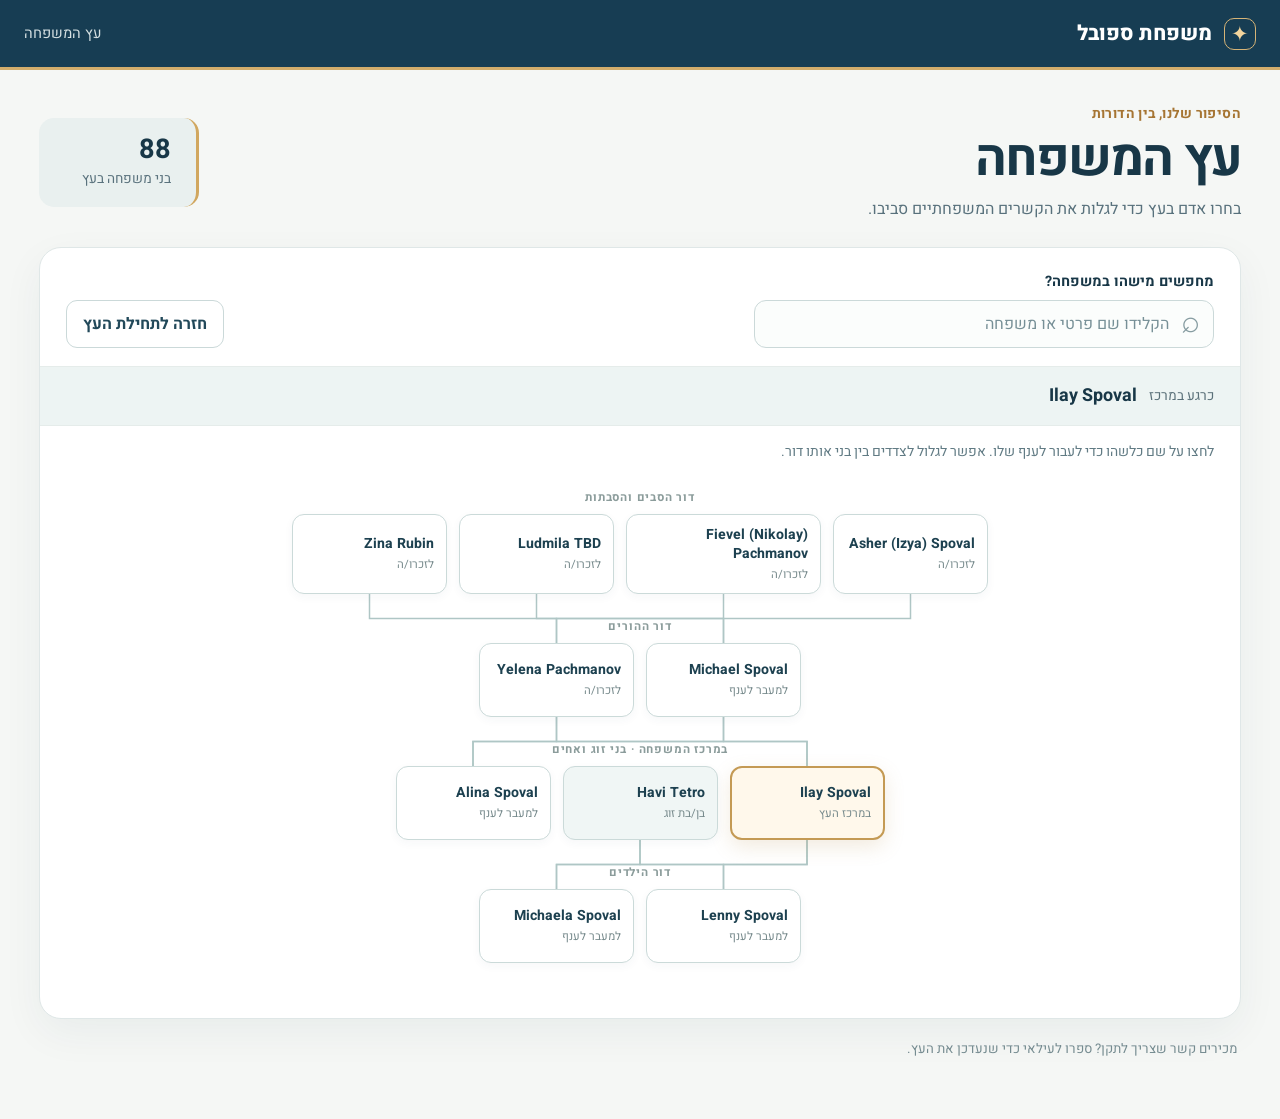
==== public/index.html @ 8d2ae89c "Add first family tree site and GEDCOM import" ====
<!doctype html>
<html lang="he" dir="rtl">
<head>
  <meta charset="utf-8">
  <meta name="viewport" content="width=device-width, initial-scale=1">
  <meta name="theme-color" content="#173d53">
  <meta name="description" content="עץ משפחת ספובל — מגלים את הקשרים בין הדורות">
  <title>עץ משפחת ספובל</title>
  <link rel="icon" href="data:image/svg+xml,%3Csvg xmlns='http://www.w3.org/2000/svg' viewBox='0 0 64 64'%3E%3Crect width='64' height='64' rx='15' fill='%23173d53'/%3E%3Cpath d='M32 53V28M32 37 18 23M32 35l13-15' stroke='%23d6b477' stroke-width='5' stroke-linecap='round'/%3E%3Ccircle cx='18' cy='20' r='8' fill='%23f4e6c9'/%3E%3Ccircle cx='45' cy='17' r='8' fill='%23f4e6c9'/%3E%3Ccircle cx='32' cy='23' r='8' fill='%23f4e6c9'/%3E%3C/svg%3E">
  <link rel="stylesheet" href="./style.css">
  <script defer src="./family-data.js"></script>
  <script defer src="./app.js"></script>
</head>
<body>
  <header class="topbar">
    <div class="brand"><span class="brand-mark" aria-hidden="true">✦</span><span>משפחת ספובל</span></div>
    <span class="header-label">עץ המשפחה</span>
  </header>
  <main>
    <section class="intro">
      <div>
        <p class="eyebrow">הסיפור שלנו, בין הדורות</p>
        <h1>עץ המשפחה</h1>
        <p class="intro-copy">בחרו אדם בעץ כדי לגלות את הקשרים המשפחתיים סביבו.</p>
      </div>
      <div class="counter" aria-label="מספר בני המשפחה"><strong id="person-count">—</strong><span>בני משפחה בעץ</span></div>
    </section>
    <section class="workspace" aria-label="חיפוש וצפייה בעץ המשפחה">
      <div class="toolbar">
        <div class="search-area">
          <label class="search-label" for="search">מחפשים מישהו במשפחה?</label>
          <div class="search-wrap">
            <span class="search-icon" aria-hidden="true">⌕</span>
            <input id="search" type="search" placeholder="הקלידו שם פרטי או משפחה" autocomplete="off" aria-controls="search-results" aria-expanded="false">
            <div id="search-results" class="results" role="listbox" hidden></div>
          </div>
        </div>
        <button id="reset" class="reset-button" type="button">חזרה לתחילת העץ</button>
      </div>
      <div class="focus-bar"><span class="focus-label">כרגע במרכז</span><strong id="focus-name">—</strong><span id="focus-info"></span></div>
      <p class="hint">לחצו על שם כלשהו כדי לעבור לענף שלו. אפשר לגלול לצדדים בין בני אותו דור.</p>
      <div class="tree-scroll" id="tree-scroll" tabindex="0" aria-label="עץ המשפחה, אפשר לגלול לצדדים">
        <div id="tree" class="tree" aria-live="polite"></div>
      </div>
    </section>
    <p class="footer-note">מכירים קשר שצריך לתקן? ספרו לעילאי כדי שנעדכן את העץ.</p>
  </main>
</body>
</html>
---- public/style.css ----
@import url('https://fonts.googleapis.com/css2?family=Heebo:wght@400;500;600;700;800&display=swap');
:root{font-family:Heebo,Arial,sans-serif;color:#183747;background:#f5f7f5;font-synthesis:none}
*{box-sizing:border-box}body{margin:0}button,input{font:inherit}button{cursor:pointer}
.topbar{height:70px;background:#173d53;color:white;display:flex;align-items:center;justify-content:space-between;padding:0 max(24px,calc((100vw - 1250px)/2));border-bottom:3px solid #d2ad6c}
.brand{display:flex;align-items:center;gap:12px;font-weight:800;font-size:1.3rem}.brand-mark{display:grid;place-items:center;width:32px;height:32px;border:1px solid #d6b477;border-radius:10px;color:#f4d59d}.header-label{color:#d5e0e2;font-size:.92rem}
main{max-width:1250px;margin:auto;padding:34px 24px 40px}.intro{display:flex;justify-content:space-between;align-items:center;gap:25px;margin-bottom:26px}.eyebrow{font-weight:700;color:#a67533;margin:0 0 6px;font-size:.86rem;letter-spacing:.03em}h1{font-size:clamp(2rem,4vw,3.3rem);line-height:1.15;margin:0 0 8px;letter-spacing:-.035em}.intro-copy{margin:0;color:#58717c;font-size:1rem}.counter{min-width:160px;padding:18px 25px;border-right:3px solid #d1a75f;background:#e9f0ef;border-radius:15px;display:flex;flex-direction:column}.counter strong{font-size:1.7rem;line-height:1}.counter span{color:#5a727d;font-size:.86rem;margin-top:5px}
.workspace{background:white;border:1px solid #dfe7e7;border-radius:22px;box-shadow:0 14px 42px rgba(20,57,67,.055);overflow:hidden}.toolbar{padding:23px 26px 18px;display:flex;align-items:flex-end;justify-content:space-between;gap:18px}.search-area{width:min(100%,460px)}.search-label{font-size:.9rem;font-weight:700;display:block;margin-bottom:8px}.search-wrap{position:relative}.search-icon{position:absolute;right:14px;top:2px;font-size:2rem;color:#869ca1;pointer-events:none;line-height:1.25}input[type=search]{width:100%;border:1px solid #cbd9d9;border-radius:12px;padding:11px 44px 11px 12px;background:#fbfdfc;color:#1b3947;outline:none}input[type=search]:focus{border-color:#1c6472;box-shadow:0 0 0 3px #d7ebeb}input::placeholder{color:#779097}.reset-button{border:1px solid #cbd9d9;background:white;color:#22495a;padding:11px 16px;border-radius:11px;font-weight:700}.reset-button:hover,.person:hover{border-color:#b69257;background:#fffcf5}.results{position:absolute;z-index:5;top:calc(100% + 6px);right:0;left:0;max-height:300px;overflow:auto;background:white;border:1px solid #cfdbd9;border-radius:12px;box-shadow:0 14px 30px #1b3b4833}.result{display:block;text-align:right;width:100%;border:0;border-bottom:1px solid #eef1ef;background:white;padding:10px 14px;color:#1b3947}.result:hover,.result:focus{background:#e8f2f2}.empty-result{padding:14px;color:#6f8289}
.focus-bar{display:flex;gap:12px;align-items:center;background:#edf4f3;padding:14px 26px;border-top:1px solid #e5ecea;border-bottom:1px solid #e5ecea;min-height:60px}.focus-label{font-size:.85rem;color:#5a7079}.focus-bar strong{font-size:1.12rem}.focus-bar #focus-info{color:#70838a;font-size:.82rem}.hint{padding:15px 26px 0;margin:0;color:#617b84;font-size:.87rem}.tree-scroll{overflow:auto;max-height:610px;min-height:370px;padding:22px 16px 35px;scrollbar-color:#b1c3c5 transparent;scrollbar-width:thin;outline-offset:-4px}.tree{min-width:100%;width:max-content;position:relative;display:flex;flex-direction:column;align-items:center;gap:24px;padding:5px 20px 20px}.generation{position:relative;z-index:1;display:flex;flex-direction:column;align-items:center;gap:8px;min-width:100%}.generation-label{font-size:.72rem;letter-spacing:.07em;color:#8b9c9b;font-weight:700;text-transform:uppercase}.generation-people{display:flex;justify-content:center;gap:12px;align-items:stretch;min-height:74px}.person{position:relative;min-width:155px;max-width:195px;min-height:66px;text-align:right;background:#fff;border:1px solid #cbdad9;border-radius:12px;padding:10px 12px;color:#1d4150;box-shadow:0 3px 10px #2748560b;transition:border-color .15s,background .15s,transform .15s}.person:hover{transform:translateY(-2px)}.person strong{display:block;font-size:.88rem;line-height:1.35}.person small{display:block;color:#778a8c;font-size:.72rem;margin-top:3px}.person.focus{border:2px solid #c49a54;background:#fff8eb;box-shadow:0 7px 20px #b8945530}.person.partner{background:#f0f6f5}.person:focus-visible,.reset-button:focus-visible{outline:3px solid #1e7387;outline-offset:2px}.generation.empty{display:none}.tree-lines{position:absolute;inset:0;pointer-events:none;z-index:0;overflow:visible}.tree-lines path{stroke:#afc6c5;stroke-width:1.5;fill:none}.footer-note{margin:20px 4px;color:#758b90;font-size:.83rem}
@media(max-width:650px){.topbar{height:61px;padding:0 17px}.brand{font-size:1.08rem}.header-label{font-size:.8rem}main{padding:24px 12px}.intro{align-items:flex-start;margin:0 8px 22px}.intro-copy{font-size:.91rem;max-width:255px}.counter{min-width:95px;padding:11px 10px}.counter strong{font-size:1.35rem}.counter span{font-size:.68rem}.toolbar{padding:18px 16px;align-items:stretch;flex-direction:column;gap:12px}.search-area{width:100%}.reset-button{align-self:flex-start;padding:8px 13px;font-size:.83rem}.focus-bar{padding:12px 16px;flex-wrap:wrap;gap:5px 10px}.hint{padding:12px 16px 0}.tree-scroll{max-height:62vh;min-height:390px;padding:18px 4px 30px}.tree{gap:22px}.person{min-width:135px;max-width:160px;min-height:62px;padding:9px 10px}.generation-people{gap:8px}}
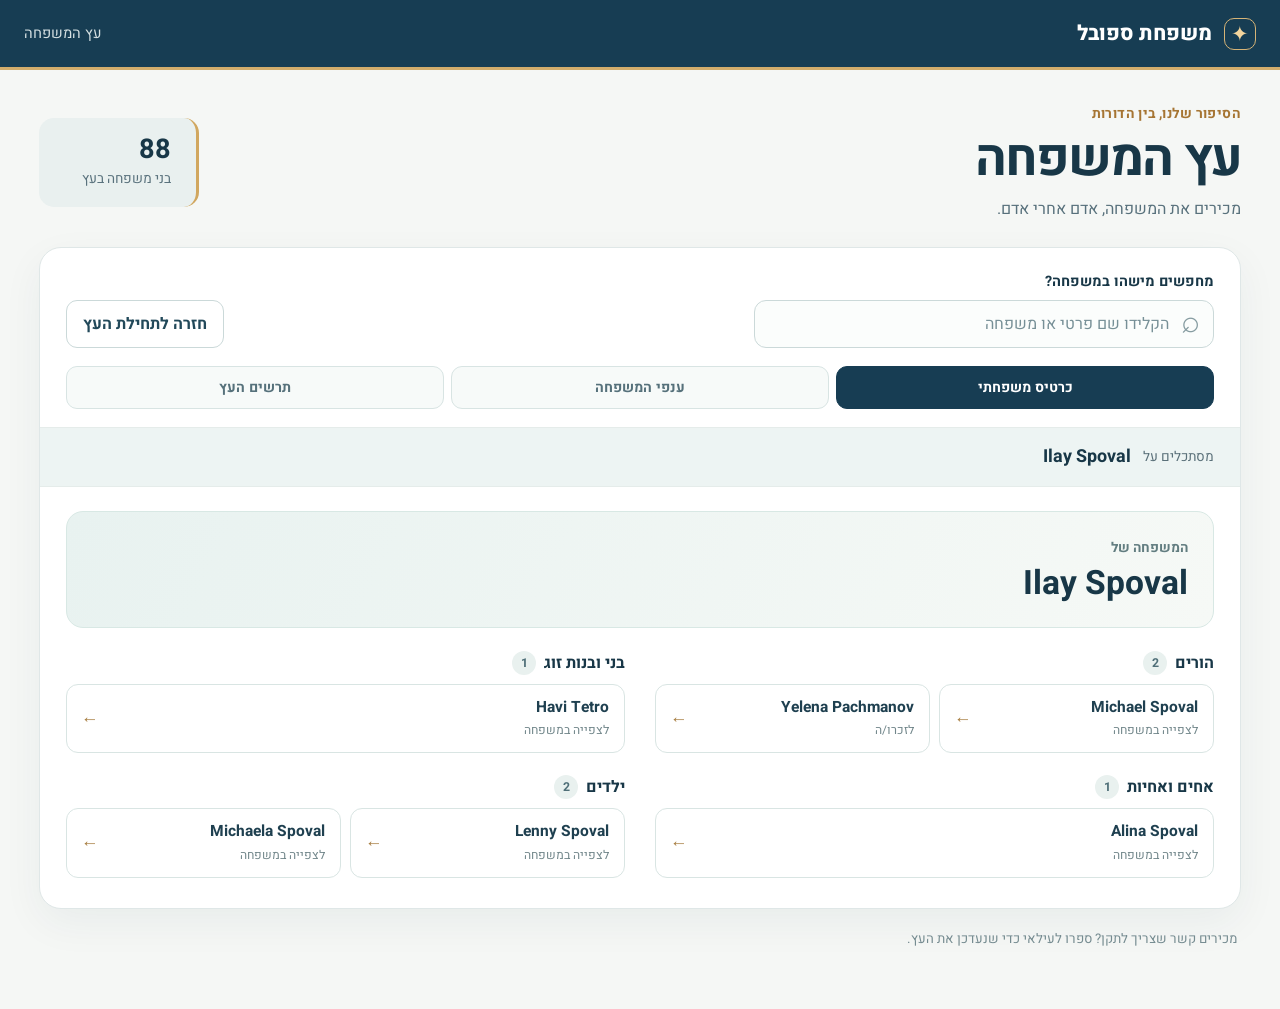
==== commit 922c4fbf: "Add family card and branch browsing views" ====
--- a/public/index.html
+++ b/public/index.html
@@ -21,7 +21,7 @@
       <div>
         <p class="eyebrow">הסיפור שלנו, בין הדורות</p>
         <h1>עץ המשפחה</h1>
-        <p class="intro-copy">בחרו אדם בעץ כדי לגלות את הקשרים המשפחתיים סביבו.</p>
+        <p class="intro-copy">מכירים את המשפחה, אדם אחרי אדם.</p>
       </div>
       <div class="counter" aria-label="מספר בני המשפחה"><strong id="person-count">—</strong><span>בני משפחה בעץ</span></div>
     </section>
@@ -37,11 +37,20 @@
         </div>
         <button id="reset" class="reset-button" type="button">חזרה לתחילת העץ</button>
       </div>
-      <div class="focus-bar"><span class="focus-label">כרגע במרכז</span><strong id="focus-name">—</strong><span id="focus-info"></span></div>
-      <p class="hint">לחצו על שם כלשהו כדי לעבור לענף שלו. אפשר לגלול לצדדים בין בני אותו דור.</p>
-      <div class="tree-scroll" id="tree-scroll" tabindex="0" aria-label="עץ המשפחה, אפשר לגלול לצדדים">
-        <div id="tree" class="tree" aria-live="polite"></div>
+      <div class="view-switch" role="tablist" aria-label="בחירת דרך צפייה במשפחה">
+        <button id="tab-card" class="view-tab" role="tab" aria-selected="true" aria-controls="panel-card" type="button" data-view="card">כרטיס משפחתי</button>
+        <button id="tab-branches" class="view-tab" role="tab" aria-selected="false" aria-controls="panel-branches" type="button" data-view="branches">ענפי המשפחה</button>
+        <button id="tab-tree" class="view-tab" role="tab" aria-selected="false" aria-controls="panel-tree" type="button" data-view="tree">תרשים העץ</button>
       </div>
+      <div class="focus-bar"><span class="focus-label">מסתכלים על</span><strong id="focus-name">—</strong><span id="focus-info"></span></div>
+      <section id="panel-card" class="view-panel" role="tabpanel" aria-labelledby="tab-card"><div id="card-view" aria-live="polite"></div></section>
+      <section id="panel-branches" class="view-panel" role="tabpanel" aria-labelledby="tab-branches" hidden><div id="branches-view" aria-live="polite"></div></section>
+      <section id="panel-tree" class="view-panel" role="tabpanel" aria-labelledby="tab-tree" hidden>
+        <p class="hint">לחצו על שם כדי לעבור לענף שלו. אפשר לגלול לצדדים בין בני אותו דור.</p>
+        <div class="tree-scroll" id="tree-scroll" tabindex="0" aria-label="עץ המשפחה, אפשר לגלול לצדדים">
+          <div id="tree" class="tree" aria-live="polite"></div>
+        </div>
+      </section>
     </section>
     <p class="footer-note">מכירים קשר שצריך לתקן? ספרו לעילאי כדי שנעדכן את העץ.</p>
   </main>
--- a/public/style.css
+++ b/public/style.css
@@ -6,4 +6,6 @@
 main{max-width:1250px;margin:auto;padding:34px 24px 40px}.intro{display:flex;justify-content:space-between;align-items:center;gap:25px;margin-bottom:26px}.eyebrow{font-weight:700;color:#a67533;margin:0 0 6px;font-size:.86rem;letter-spacing:.03em}h1{font-size:clamp(2rem,4vw,3.3rem);line-height:1.15;margin:0 0 8px;letter-spacing:-.035em}.intro-copy{margin:0;color:#58717c;font-size:1rem}.counter{min-width:160px;padding:18px 25px;border-right:3px solid #d1a75f;background:#e9f0ef;border-radius:15px;display:flex;flex-direction:column}.counter strong{font-size:1.7rem;line-height:1}.counter span{color:#5a727d;font-size:.86rem;margin-top:5px}
 .workspace{background:white;border:1px solid #dfe7e7;border-radius:22px;box-shadow:0 14px 42px rgba(20,57,67,.055);overflow:hidden}.toolbar{padding:23px 26px 18px;display:flex;align-items:flex-end;justify-content:space-between;gap:18px}.search-area{width:min(100%,460px)}.search-label{font-size:.9rem;font-weight:700;display:block;margin-bottom:8px}.search-wrap{position:relative}.search-icon{position:absolute;right:14px;top:2px;font-size:2rem;color:#869ca1;pointer-events:none;line-height:1.25}input[type=search]{width:100%;border:1px solid #cbd9d9;border-radius:12px;padding:11px 44px 11px 12px;background:#fbfdfc;color:#1b3947;outline:none}input[type=search]:focus{border-color:#1c6472;box-shadow:0 0 0 3px #d7ebeb}input::placeholder{color:#779097}.reset-button{border:1px solid #cbd9d9;background:white;color:#22495a;padding:11px 16px;border-radius:11px;font-weight:700}.reset-button:hover,.person:hover{border-color:#b69257;background:#fffcf5}.results{position:absolute;z-index:5;top:calc(100% + 6px);right:0;left:0;max-height:300px;overflow:auto;background:white;border:1px solid #cfdbd9;border-radius:12px;box-shadow:0 14px 30px #1b3b4833}.result{display:block;text-align:right;width:100%;border:0;border-bottom:1px solid #eef1ef;background:white;padding:10px 14px;color:#1b3947}.result:hover,.result:focus{background:#e8f2f2}.empty-result{padding:14px;color:#6f8289}
 .focus-bar{display:flex;gap:12px;align-items:center;background:#edf4f3;padding:14px 26px;border-top:1px solid #e5ecea;border-bottom:1px solid #e5ecea;min-height:60px}.focus-label{font-size:.85rem;color:#5a7079}.focus-bar strong{font-size:1.12rem}.focus-bar #focus-info{color:#70838a;font-size:.82rem}.hint{padding:15px 26px 0;margin:0;color:#617b84;font-size:.87rem}.tree-scroll{overflow:auto;max-height:610px;min-height:370px;padding:22px 16px 35px;scrollbar-color:#b1c3c5 transparent;scrollbar-width:thin;outline-offset:-4px}.tree{min-width:100%;width:max-content;position:relative;display:flex;flex-direction:column;align-items:center;gap:24px;padding:5px 20px 20px}.generation{position:relative;z-index:1;display:flex;flex-direction:column;align-items:center;gap:8px;min-width:100%}.generation-label{font-size:.72rem;letter-spacing:.07em;color:#8b9c9b;font-weight:700;text-transform:uppercase}.generation-people{display:flex;justify-content:center;gap:12px;align-items:stretch;min-height:74px}.person{position:relative;min-width:155px;max-width:195px;min-height:66px;text-align:right;background:#fff;border:1px solid #cbdad9;border-radius:12px;padding:10px 12px;color:#1d4150;box-shadow:0 3px 10px #2748560b;transition:border-color .15s,background .15s,transform .15s}.person:hover{transform:translateY(-2px)}.person strong{display:block;font-size:.88rem;line-height:1.35}.person small{display:block;color:#778a8c;font-size:.72rem;margin-top:3px}.person.focus{border:2px solid #c49a54;background:#fff8eb;box-shadow:0 7px 20px #b8945530}.person.partner{background:#f0f6f5}.person:focus-visible,.reset-button:focus-visible{outline:3px solid #1e7387;outline-offset:2px}.generation.empty{display:none}.tree-lines{position:absolute;inset:0;pointer-events:none;z-index:0;overflow:visible}.tree-lines path{stroke:#afc6c5;stroke-width:1.5;fill:none}.footer-note{margin:20px 4px;color:#758b90;font-size:.83rem}
+[hidden]{display:none!important}.view-switch{display:flex;gap:7px;padding:0 26px 18px;overflow-x:auto;scrollbar-width:none}.view-switch::-webkit-scrollbar{display:none}.view-tab{white-space:nowrap;flex:1;padding:10px 15px;border:1px solid #d8e4e3;background:#f7faf9;color:#56717b;border-radius:11px;font-weight:700;font-size:.88rem}.view-tab[aria-selected="true"]{background:#173d53;border-color:#173d53;color:#fff}.view-tab:focus-visible,.relative-card:focus-visible,.branch-trigger:focus-visible,.back-person:focus-visible{outline:3px solid #b48443;outline-offset:2px}.view-panel{padding:24px 26px 30px}.view-panel#panel-tree{padding:0}.person-navigation:empty{display:none}.person-navigation{margin-bottom:15px}.back-person{border:0;background:transparent;color:#28687a;font-weight:700;padding:7px 0}.person-hero,.branches-intro{padding:23px 25px;background:linear-gradient(115deg,#e8f2f0,#f6f9f6);border:1px solid #d8e8e4;border-radius:17px;margin-bottom:23px}.hero-kicker{font-size:.85rem;color:#627d80;font-weight:700}.person-hero h2,.branches-intro h2{font-size:clamp(1.55rem,3vw,2.1rem);line-height:1.2;margin:5px 0 0;direction:auto}.memory-label{display:inline-block;color:#697c82;margin-top:6px;font-size:.8rem}.branches-intro p{margin:9px 0 0;color:#60767c;font-size:.9rem}.relations-grid{display:grid;grid-template-columns:repeat(2,minmax(0,1fr));gap:22px 30px}.relation-heading{display:flex;gap:8px;align-items:center;margin-bottom:9px}.relation-heading h3{font-size:1rem;margin:0}.relation-count,.folder-count{display:grid;place-items:center;min-width:24px;height:24px;padding:0 6px;border-radius:99px;background:#e9f1ef;color:#4f6f78;font-size:.77rem;font-weight:700}.relative-list{display:grid;grid-template-columns:repeat(auto-fit,minmax(190px,1fr));gap:9px}.relative-card{position:relative;display:flex;flex-direction:column;align-items:flex-start;text-align:right;border:1px solid #d9e5e3;background:#fff;border-radius:12px;color:#1f4050;padding:13px 15px 13px 33px;min-height:68px;width:100%}.relative-card:hover{border-color:#bc9c66;background:#fffcf6}.relative-card strong{font-size:.97rem;line-height:1.3;direction:auto}.relative-meta{font-size:.76rem;color:#71868a;margin-top:3px}.relative-arrow{position:absolute;left:14px;top:50%;transform:translateY(-50%);color:#a77d40;font-size:1.1rem}.branch-folder{border:1px solid #dce7e5;border-radius:15px;margin-bottom:10px;overflow:hidden}.branch-trigger{width:100%;display:flex;gap:13px;align-items:center;text-align:right;padding:17px 19px;border:0;background:#fff;color:#1f4050}.branch-trigger:hover,.branch-trigger[aria-expanded="true"]{background:#f4f9f7}.folder-symbol{display:grid;place-items:center;width:38px;height:38px;flex:none;border-radius:11px;background:#e5efec;color:#2b6871;font-size:1.7rem;line-height:1}.branch-wording{display:flex;flex-direction:column;gap:3px;min-width:0;flex:1}.branch-wording strong{font-size:.98rem;direction:auto}.branch-wording small{color:#6c8388;font-size:.8rem}.folder-chevron{color:#6b8587;font-size:1.2rem}.branch-contents{padding:10px 18px 17px;background:#f8fbfa;border-top:1px solid #e3ecea;display:grid;grid-template-columns:repeat(auto-fit,minmax(190px,1fr));gap:8px}.no-relations{color:#617b84;margin:0;padding:15px 0}
 @media(max-width:650px){.topbar{height:61px;padding:0 17px}.brand{font-size:1.08rem}.header-label{font-size:.8rem}main{padding:24px 12px}.intro{align-items:flex-start;margin:0 8px 22px}.intro-copy{font-size:.91rem;max-width:255px}.counter{min-width:95px;padding:11px 10px}.counter strong{font-size:1.35rem}.counter span{font-size:.68rem}.toolbar{padding:18px 16px;align-items:stretch;flex-direction:column;gap:12px}.search-area{width:100%}.reset-button{align-self:flex-start;padding:8px 13px;font-size:.83rem}.focus-bar{padding:12px 16px;flex-wrap:wrap;gap:5px 10px}.hint{padding:12px 16px 0}.tree-scroll{max-height:62vh;min-height:390px;padding:18px 4px 30px}.tree{gap:22px}.person{min-width:135px;max-width:160px;min-height:62px;padding:9px 10px}.generation-people{gap:8px}}
+@media(max-width:650px){.view-switch{padding:0 12px 14px;gap:5px}.view-tab{flex:1;padding:10px 6px;font-size:.76rem}.view-panel{padding:16px 14px 25px}.person-hero,.branches-intro{padding:18px 19px;margin-bottom:18px}.relations-grid{grid-template-columns:1fr;gap:20px}.relative-list,.branch-contents{grid-template-columns:1fr}.relative-card{min-height:62px}.branch-trigger{padding:14px 12px;gap:10px}.branch-wording strong{font-size:.9rem}.branch-wording small{font-size:.74rem}.folder-symbol{width:33px;height:33px}}
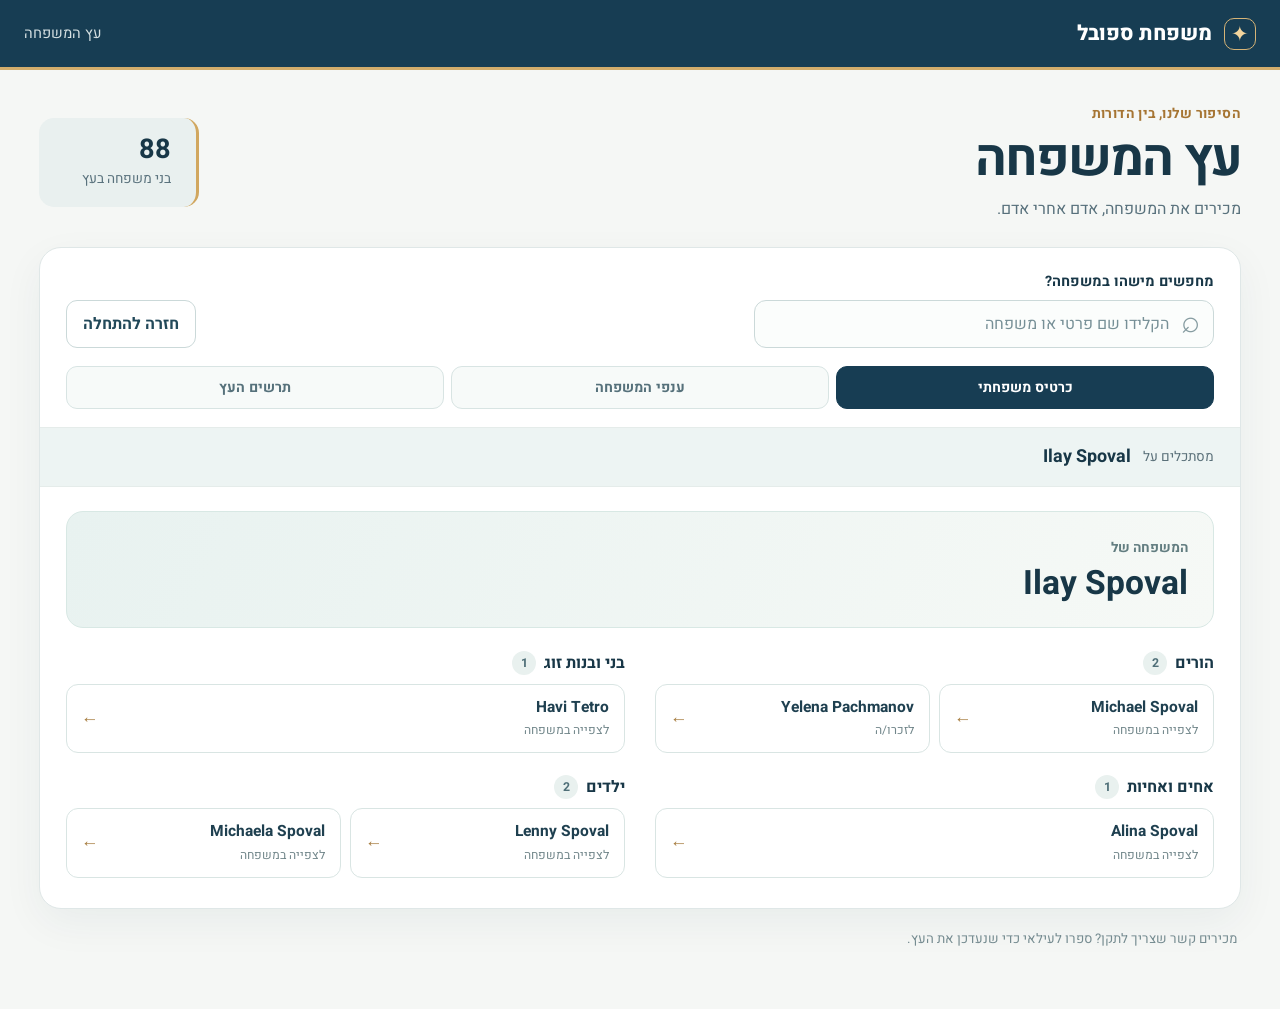
==== commit 986800c1: "Refine mobile navigation labels and tap targets" ====
--- a/public/index.html
+++ b/public/index.html
@@ -35,7 +35,7 @@
             <div id="search-results" class="results" role="listbox" hidden></div>
           </div>
         </div>
-        <button id="reset" class="reset-button" type="button">חזרה לתחילת העץ</button>
+        <button id="reset" class="reset-button" type="button">חזרה להתחלה</button>
       </div>
       <div class="view-switch" role="tablist" aria-label="בחירת דרך צפייה במשפחה">
         <button id="tab-card" class="view-tab" role="tab" aria-selected="true" aria-controls="panel-card" type="button" data-view="card">כרטיס משפחתי</button>
--- a/public/style.css
+++ b/public/style.css
@@ -8,4 +8,4 @@
 .focus-bar{display:flex;gap:12px;align-items:center;background:#edf4f3;padding:14px 26px;border-top:1px solid #e5ecea;border-bottom:1px solid #e5ecea;min-height:60px}.focus-label{font-size:.85rem;color:#5a7079}.focus-bar strong{font-size:1.12rem}.focus-bar #focus-info{color:#70838a;font-size:.82rem}.hint{padding:15px 26px 0;margin:0;color:#617b84;font-size:.87rem}.tree-scroll{overflow:auto;max-height:610px;min-height:370px;padding:22px 16px 35px;scrollbar-color:#b1c3c5 transparent;scrollbar-width:thin;outline-offset:-4px}.tree{min-width:100%;width:max-content;position:relative;display:flex;flex-direction:column;align-items:center;gap:24px;padding:5px 20px 20px}.generation{position:relative;z-index:1;display:flex;flex-direction:column;align-items:center;gap:8px;min-width:100%}.generation-label{font-size:.72rem;letter-spacing:.07em;color:#8b9c9b;font-weight:700;text-transform:uppercase}.generation-people{display:flex;justify-content:center;gap:12px;align-items:stretch;min-height:74px}.person{position:relative;min-width:155px;max-width:195px;min-height:66px;text-align:right;background:#fff;border:1px solid #cbdad9;border-radius:12px;padding:10px 12px;color:#1d4150;box-shadow:0 3px 10px #2748560b;transition:border-color .15s,background .15s,transform .15s}.person:hover{transform:translateY(-2px)}.person strong{display:block;font-size:.88rem;line-height:1.35}.person small{display:block;color:#778a8c;font-size:.72rem;margin-top:3px}.person.focus{border:2px solid #c49a54;background:#fff8eb;box-shadow:0 7px 20px #b8945530}.person.partner{background:#f0f6f5}.person:focus-visible,.reset-button:focus-visible{outline:3px solid #1e7387;outline-offset:2px}.generation.empty{display:none}.tree-lines{position:absolute;inset:0;pointer-events:none;z-index:0;overflow:visible}.tree-lines path{stroke:#afc6c5;stroke-width:1.5;fill:none}.footer-note{margin:20px 4px;color:#758b90;font-size:.83rem}
 [hidden]{display:none!important}.view-switch{display:flex;gap:7px;padding:0 26px 18px;overflow-x:auto;scrollbar-width:none}.view-switch::-webkit-scrollbar{display:none}.view-tab{white-space:nowrap;flex:1;padding:10px 15px;border:1px solid #d8e4e3;background:#f7faf9;color:#56717b;border-radius:11px;font-weight:700;font-size:.88rem}.view-tab[aria-selected="true"]{background:#173d53;border-color:#173d53;color:#fff}.view-tab:focus-visible,.relative-card:focus-visible,.branch-trigger:focus-visible,.back-person:focus-visible{outline:3px solid #b48443;outline-offset:2px}.view-panel{padding:24px 26px 30px}.view-panel#panel-tree{padding:0}.person-navigation:empty{display:none}.person-navigation{margin-bottom:15px}.back-person{border:0;background:transparent;color:#28687a;font-weight:700;padding:7px 0}.person-hero,.branches-intro{padding:23px 25px;background:linear-gradient(115deg,#e8f2f0,#f6f9f6);border:1px solid #d8e8e4;border-radius:17px;margin-bottom:23px}.hero-kicker{font-size:.85rem;color:#627d80;font-weight:700}.person-hero h2,.branches-intro h2{font-size:clamp(1.55rem,3vw,2.1rem);line-height:1.2;margin:5px 0 0;direction:auto}.memory-label{display:inline-block;color:#697c82;margin-top:6px;font-size:.8rem}.branches-intro p{margin:9px 0 0;color:#60767c;font-size:.9rem}.relations-grid{display:grid;grid-template-columns:repeat(2,minmax(0,1fr));gap:22px 30px}.relation-heading{display:flex;gap:8px;align-items:center;margin-bottom:9px}.relation-heading h3{font-size:1rem;margin:0}.relation-count,.folder-count{display:grid;place-items:center;min-width:24px;height:24px;padding:0 6px;border-radius:99px;background:#e9f1ef;color:#4f6f78;font-size:.77rem;font-weight:700}.relative-list{display:grid;grid-template-columns:repeat(auto-fit,minmax(190px,1fr));gap:9px}.relative-card{position:relative;display:flex;flex-direction:column;align-items:flex-start;text-align:right;border:1px solid #d9e5e3;background:#fff;border-radius:12px;color:#1f4050;padding:13px 15px 13px 33px;min-height:68px;width:100%}.relative-card:hover{border-color:#bc9c66;background:#fffcf6}.relative-card strong{font-size:.97rem;line-height:1.3;direction:auto}.relative-meta{font-size:.76rem;color:#71868a;margin-top:3px}.relative-arrow{position:absolute;left:14px;top:50%;transform:translateY(-50%);color:#a77d40;font-size:1.1rem}.branch-folder{border:1px solid #dce7e5;border-radius:15px;margin-bottom:10px;overflow:hidden}.branch-trigger{width:100%;display:flex;gap:13px;align-items:center;text-align:right;padding:17px 19px;border:0;background:#fff;color:#1f4050}.branch-trigger:hover,.branch-trigger[aria-expanded="true"]{background:#f4f9f7}.folder-symbol{display:grid;place-items:center;width:38px;height:38px;flex:none;border-radius:11px;background:#e5efec;color:#2b6871;font-size:1.7rem;line-height:1}.branch-wording{display:flex;flex-direction:column;gap:3px;min-width:0;flex:1}.branch-wording strong{font-size:.98rem;direction:auto}.branch-wording small{color:#6c8388;font-size:.8rem}.folder-chevron{color:#6b8587;font-size:1.2rem}.branch-contents{padding:10px 18px 17px;background:#f8fbfa;border-top:1px solid #e3ecea;display:grid;grid-template-columns:repeat(auto-fit,minmax(190px,1fr));gap:8px}.no-relations{color:#617b84;margin:0;padding:15px 0}
 @media(max-width:650px){.topbar{height:61px;padding:0 17px}.brand{font-size:1.08rem}.header-label{font-size:.8rem}main{padding:24px 12px}.intro{align-items:flex-start;margin:0 8px 22px}.intro-copy{font-size:.91rem;max-width:255px}.counter{min-width:95px;padding:11px 10px}.counter strong{font-size:1.35rem}.counter span{font-size:.68rem}.toolbar{padding:18px 16px;align-items:stretch;flex-direction:column;gap:12px}.search-area{width:100%}.reset-button{align-self:flex-start;padding:8px 13px;font-size:.83rem}.focus-bar{padding:12px 16px;flex-wrap:wrap;gap:5px 10px}.hint{padding:12px 16px 0}.tree-scroll{max-height:62vh;min-height:390px;padding:18px 4px 30px}.tree{gap:22px}.person{min-width:135px;max-width:160px;min-height:62px;padding:9px 10px}.generation-people{gap:8px}}
-@media(max-width:650px){.view-switch{padding:0 12px 14px;gap:5px}.view-tab{flex:1;padding:10px 6px;font-size:.76rem}.view-panel{padding:16px 14px 25px}.person-hero,.branches-intro{padding:18px 19px;margin-bottom:18px}.relations-grid{grid-template-columns:1fr;gap:20px}.relative-list,.branch-contents{grid-template-columns:1fr}.relative-card{min-height:62px}.branch-trigger{padding:14px 12px;gap:10px}.branch-wording strong{font-size:.9rem}.branch-wording small{font-size:.74rem}.folder-symbol{width:33px;height:33px}}
+@media(max-width:650px){.view-switch{padding:0 12px 14px;gap:5px}.view-tab{flex:1;min-height:44px;padding:8px 4px;font-size:.875rem;white-space:normal;line-height:1.2}.view-panel{padding:16px 14px 25px}.person-hero,.branches-intro{padding:18px 19px;margin-bottom:18px}.relations-grid{grid-template-columns:1fr;gap:20px}.relative-list,.branch-contents{grid-template-columns:1fr}.relative-card{min-height:62px}.branch-trigger{padding:14px 12px;gap:10px}.branch-wording strong{font-size:.9rem}.branch-wording small{font-size:.74rem}.folder-symbol{width:33px;height:33px}}
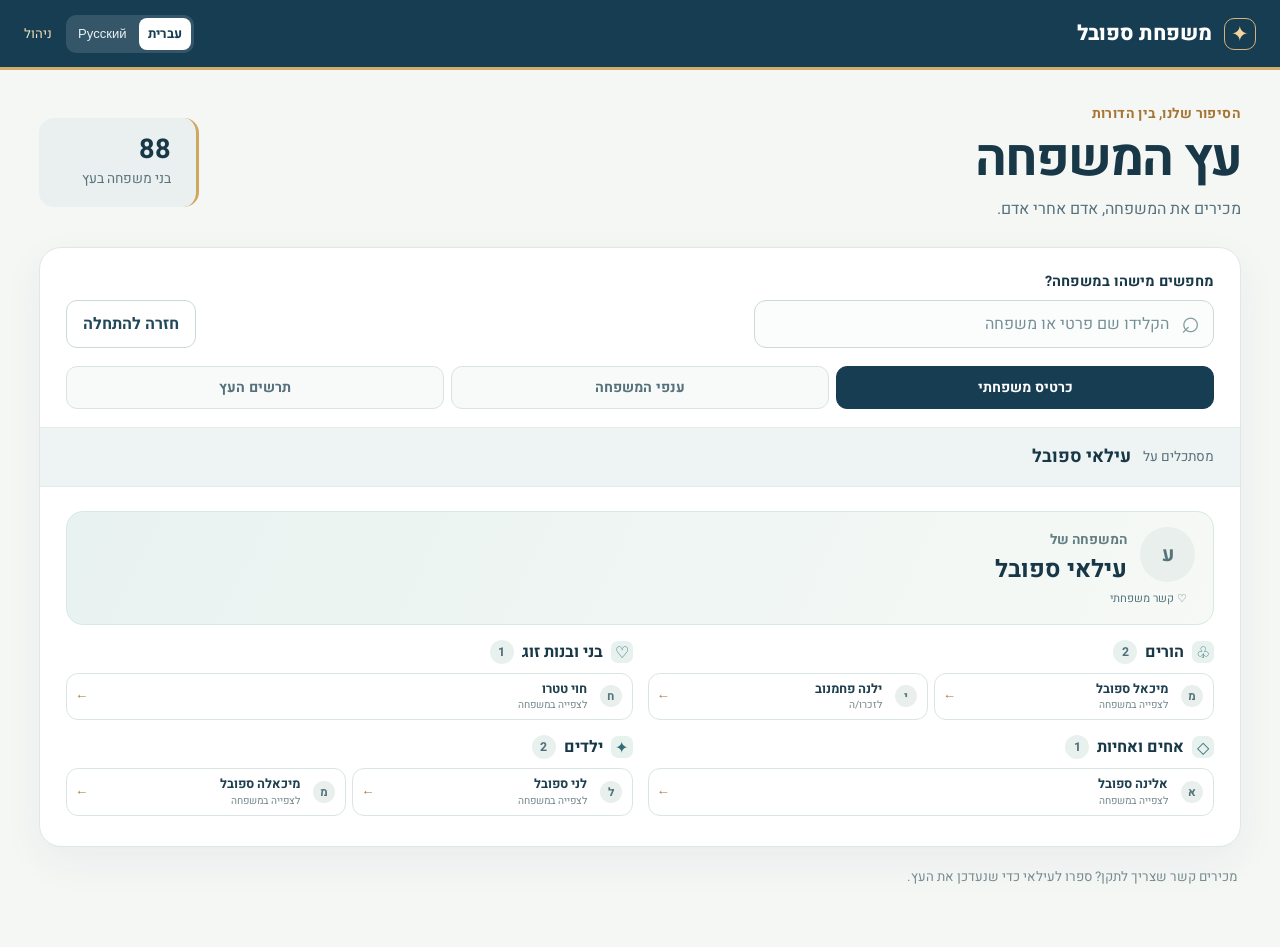
==== commit 7f279bfe: "Add Hebrew and Russian family views, compact diagram zoom, and admin groundwork" ====
--- a/public/index.html
+++ b/public/index.html
@@ -8,51 +8,53 @@
   <title>עץ משפחת ספובל</title>
   <link rel="icon" href="data:image/svg+xml,%3Csvg xmlns='http://www.w3.org/2000/svg' viewBox='0 0 64 64'%3E%3Crect width='64' height='64' rx='15' fill='%23173d53'/%3E%3Cpath d='M32 53V28M32 37 18 23M32 35l13-15' stroke='%23d6b477' stroke-width='5' stroke-linecap='round'/%3E%3Ccircle cx='18' cy='20' r='8' fill='%23f4e6c9'/%3E%3Ccircle cx='45' cy='17' r='8' fill='%23f4e6c9'/%3E%3Ccircle cx='32' cy='23' r='8' fill='%23f4e6c9'/%3E%3C/svg%3E">
   <link rel="stylesheet" href="./style.css">
+  <script defer src="./config.js"></script>
   <script defer src="./family-data.js"></script>
+  <script defer src="./data-loader.js"></script>
   <script defer src="./app.js"></script>
 </head>
 <body>
   <header class="topbar">
-    <div class="brand"><span class="brand-mark" aria-hidden="true">✦</span><span>משפחת ספובל</span></div>
-    <span class="header-label">עץ המשפחה</span>
+    <div class="brand"><span class="brand-mark" aria-hidden="true">✦</span><span data-i18n="brand">משפחת ספובל</span></div>
+    <div class="header-actions"><div class="language-switch" role="group" aria-label="שפה / Язык"><button type="button" data-language="he" aria-pressed="true">עברית</button><button type="button" data-language="ru" aria-pressed="false">Русский</button></div><a class="admin-link" href="./admin.html" data-i18n="admin">ניהול</a></div>
   </header>
   <main>
     <section class="intro">
       <div>
-        <p class="eyebrow">הסיפור שלנו, בין הדורות</p>
-        <h1>עץ המשפחה</h1>
-        <p class="intro-copy">מכירים את המשפחה, אדם אחרי אדם.</p>
+        <p class="eyebrow" data-i18n="story">הסיפור שלנו, בין הדורות</p>
+        <h1 data-i18n="treeTitle">עץ המשפחה</h1>
+        <p class="intro-copy" data-i18n="intro">מכירים את המשפחה, אדם אחרי אדם.</p>
       </div>
-      <div class="counter" aria-label="מספר בני המשפחה"><strong id="person-count">—</strong><span>בני משפחה בעץ</span></div>
+      <div class="counter" aria-label="מספר בני המשפחה"><strong id="person-count">—</strong><span data-i18n="count">בני משפחה בעץ</span></div>
     </section>
     <section class="workspace" aria-label="חיפוש וצפייה בעץ המשפחה">
       <div class="toolbar">
         <div class="search-area">
-          <label class="search-label" for="search">מחפשים מישהו במשפחה?</label>
+          <label class="search-label" for="search" data-i18n="search">מחפשים מישהו במשפחה?</label>
           <div class="search-wrap">
             <span class="search-icon" aria-hidden="true">⌕</span>
             <input id="search" type="search" placeholder="הקלידו שם פרטי או משפחה" autocomplete="off" aria-controls="search-results" aria-expanded="false">
             <div id="search-results" class="results" role="listbox" hidden></div>
           </div>
         </div>
-        <button id="reset" class="reset-button" type="button">חזרה להתחלה</button>
+        <button id="reset" class="reset-button" type="button" data-i18n="reset">חזרה להתחלה</button>
       </div>
       <div class="view-switch" role="tablist" aria-label="בחירת דרך צפייה במשפחה">
-        <button id="tab-card" class="view-tab" role="tab" aria-selected="true" aria-controls="panel-card" type="button" data-view="card">כרטיס משפחתי</button>
-        <button id="tab-branches" class="view-tab" role="tab" aria-selected="false" aria-controls="panel-branches" type="button" data-view="branches">ענפי המשפחה</button>
-        <button id="tab-tree" class="view-tab" role="tab" aria-selected="false" aria-controls="panel-tree" type="button" data-view="tree">תרשים העץ</button>
+        <button id="tab-card" class="view-tab" role="tab" aria-selected="true" aria-controls="panel-card" type="button" data-view="card" data-i18n="card">כרטיס משפחתי</button>
+        <button id="tab-branches" class="view-tab" role="tab" aria-selected="false" aria-controls="panel-branches" type="button" data-view="branches" data-i18n="branches">ענפי המשפחה</button>
+        <button id="tab-tree" class="view-tab" role="tab" aria-selected="false" aria-controls="panel-tree" type="button" data-view="tree" data-i18n="diagram">תרשים העץ</button>
       </div>
-      <div class="focus-bar"><span class="focus-label">מסתכלים על</span><strong id="focus-name">—</strong><span id="focus-info"></span></div>
+      <div class="focus-bar"><span class="focus-label" data-i18n="viewing">מסתכלים על</span><strong id="focus-name">—</strong><span id="focus-info"></span></div>
       <section id="panel-card" class="view-panel" role="tabpanel" aria-labelledby="tab-card"><div id="card-view" aria-live="polite"></div></section>
       <section id="panel-branches" class="view-panel" role="tabpanel" aria-labelledby="tab-branches" hidden><div id="branches-view" aria-live="polite"></div></section>
       <section id="panel-tree" class="view-panel" role="tabpanel" aria-labelledby="tab-tree" hidden>
-        <p class="hint">לחצו על שם כדי לעבור לענף שלו. אפשר לגלול לצדדים בין בני אותו דור.</p>
+        <div class="diagram-toolbar"><p class="hint" data-i18n="hint">לחצו על שם כדי לעבור לענף שלו. אפשר לגלול או להגדיל בתוך התרשים.</p><div class="zoom-controls" role="group" aria-label="זום התרשים"><button id="zoom-out" type="button" aria-label="הקטנה">−</button><output id="zoom-value">100%</output><button id="zoom-in" type="button" aria-label="הגדלה">+</button><button id="zoom-reset" type="button" aria-label="איפוס תצוגה">⤾</button></div></div>
         <div class="tree-scroll" id="tree-scroll" tabindex="0" aria-label="עץ המשפחה, אפשר לגלול לצדדים">
-          <div id="tree" class="tree" aria-live="polite"></div>
+          <div id="tree-zoom"><div id="tree" class="tree" aria-live="polite"></div></div>
         </div>
       </section>
     </section>
-    <p class="footer-note">מכירים קשר שצריך לתקן? ספרו לעילאי כדי שנעדכן את העץ.</p>
+    <p class="footer-note" data-i18n="footer">מכירים קשר שצריך לתקן? ספרו לעילאי כדי שנעדכן את העץ.</p>
   </main>
 </body>
 </html>
--- a/public/style.css
+++ b/public/style.css
@@ -9,3 +9,8 @@
 [hidden]{display:none!important}.view-switch{display:flex;gap:7px;padding:0 26px 18px;overflow-x:auto;scrollbar-width:none}.view-switch::-webkit-scrollbar{display:none}.view-tab{white-space:nowrap;flex:1;padding:10px 15px;border:1px solid #d8e4e3;background:#f7faf9;color:#56717b;border-radius:11px;font-weight:700;font-size:.88rem}.view-tab[aria-selected="true"]{background:#173d53;border-color:#173d53;color:#fff}.view-tab:focus-visible,.relative-card:focus-visible,.branch-trigger:focus-visible,.back-person:focus-visible{outline:3px solid #b48443;outline-offset:2px}.view-panel{padding:24px 26px 30px}.view-panel#panel-tree{padding:0}.person-navigation:empty{display:none}.person-navigation{margin-bottom:15px}.back-person{border:0;background:transparent;color:#28687a;font-weight:700;padding:7px 0}.person-hero,.branches-intro{padding:23px 25px;background:linear-gradient(115deg,#e8f2f0,#f6f9f6);border:1px solid #d8e8e4;border-radius:17px;margin-bottom:23px}.hero-kicker{font-size:.85rem;color:#627d80;font-weight:700}.person-hero h2,.branches-intro h2{font-size:clamp(1.55rem,3vw,2.1rem);line-height:1.2;margin:5px 0 0;direction:auto}.memory-label{display:inline-block;color:#697c82;margin-top:6px;font-size:.8rem}.branches-intro p{margin:9px 0 0;color:#60767c;font-size:.9rem}.relations-grid{display:grid;grid-template-columns:repeat(2,minmax(0,1fr));gap:22px 30px}.relation-heading{display:flex;gap:8px;align-items:center;margin-bottom:9px}.relation-heading h3{font-size:1rem;margin:0}.relation-count,.folder-count{display:grid;place-items:center;min-width:24px;height:24px;padding:0 6px;border-radius:99px;background:#e9f1ef;color:#4f6f78;font-size:.77rem;font-weight:700}.relative-list{display:grid;grid-template-columns:repeat(auto-fit,minmax(190px,1fr));gap:9px}.relative-card{position:relative;display:flex;flex-direction:column;align-items:flex-start;text-align:right;border:1px solid #d9e5e3;background:#fff;border-radius:12px;color:#1f4050;padding:13px 15px 13px 33px;min-height:68px;width:100%}.relative-card:hover{border-color:#bc9c66;background:#fffcf6}.relative-card strong{font-size:.97rem;line-height:1.3;direction:auto}.relative-meta{font-size:.76rem;color:#71868a;margin-top:3px}.relative-arrow{position:absolute;left:14px;top:50%;transform:translateY(-50%);color:#a77d40;font-size:1.1rem}.branch-folder{border:1px solid #dce7e5;border-radius:15px;margin-bottom:10px;overflow:hidden}.branch-trigger{width:100%;display:flex;gap:13px;align-items:center;text-align:right;padding:17px 19px;border:0;background:#fff;color:#1f4050}.branch-trigger:hover,.branch-trigger[aria-expanded="true"]{background:#f4f9f7}.folder-symbol{display:grid;place-items:center;width:38px;height:38px;flex:none;border-radius:11px;background:#e5efec;color:#2b6871;font-size:1.7rem;line-height:1}.branch-wording{display:flex;flex-direction:column;gap:3px;min-width:0;flex:1}.branch-wording strong{font-size:.98rem;direction:auto}.branch-wording small{color:#6c8388;font-size:.8rem}.folder-chevron{color:#6b8587;font-size:1.2rem}.branch-contents{padding:10px 18px 17px;background:#f8fbfa;border-top:1px solid #e3ecea;display:grid;grid-template-columns:repeat(auto-fit,minmax(190px,1fr));gap:8px}.no-relations{color:#617b84;margin:0;padding:15px 0}
 @media(max-width:650px){.topbar{height:61px;padding:0 17px}.brand{font-size:1.08rem}.header-label{font-size:.8rem}main{padding:24px 12px}.intro{align-items:flex-start;margin:0 8px 22px}.intro-copy{font-size:.91rem;max-width:255px}.counter{min-width:95px;padding:11px 10px}.counter strong{font-size:1.35rem}.counter span{font-size:.68rem}.toolbar{padding:18px 16px;align-items:stretch;flex-direction:column;gap:12px}.search-area{width:100%}.reset-button{align-self:flex-start;padding:8px 13px;font-size:.83rem}.focus-bar{padding:12px 16px;flex-wrap:wrap;gap:5px 10px}.hint{padding:12px 16px 0}.tree-scroll{max-height:62vh;min-height:390px;padding:18px 4px 30px}.tree{gap:22px}.person{min-width:135px;max-width:160px;min-height:62px;padding:9px 10px}.generation-people{gap:8px}}
 @media(max-width:650px){.view-switch{padding:0 12px 14px;gap:5px}.view-tab{flex:1;min-height:44px;padding:8px 4px;font-size:.875rem;white-space:normal;line-height:1.2}.view-panel{padding:16px 14px 25px}.person-hero,.branches-intro{padding:18px 19px;margin-bottom:18px}.relations-grid{grid-template-columns:1fr;gap:20px}.relative-list,.branch-contents{grid-template-columns:1fr}.relative-card{min-height:62px}.branch-trigger{padding:14px 12px;gap:10px}.branch-wording strong{font-size:.9rem}.branch-wording small{font-size:.74rem}.folder-symbol{width:33px;height:33px}}
+/* Compact family cards, local diagram zoom and bilingual controls */
+.header-actions{display:flex;align-items:center;gap:14px}.language-switch{display:flex;gap:3px;background:#ffffff21;border-radius:10px;padding:3px}.language-switch button{border:0;border-radius:8px;background:transparent;color:#e8f0f1;padding:6px 9px;font-size:.82rem}.language-switch button[aria-pressed="true"]{background:#fff;color:#173d53;font-weight:700}.admin-link{color:#f3dfb8;text-decoration:none;font-size:.82rem}.diagram-toolbar{display:flex;align-items:center;justify-content:space-between;gap:10px;padding:9px 16px}.diagram-toolbar .hint{padding:0}.zoom-controls{display:flex;align-items:center;gap:4px;flex:none}.zoom-controls button{border:1px solid #d4e1e0;background:white;border-radius:8px;color:#1e5060;min-width:32px;height:31px;font-weight:700}.zoom-controls output{font-size:.76rem;min-width:40px;text-align:center;color:#526e76}.tree-scroll{padding:10px 10px 24px}.tree{gap:12px;padding:3px 8px 14px;transform-origin:top left}.generation{gap:3px}.generation-people{gap:5px;min-height:0}.generation-label{font-size:.62rem}.person{min-width:0;max-width:125px;min-height:0;padding:5px 7px;border-radius:8px;display:grid;grid-template-columns:22px minmax(0,1fr);column-gap:5px;align-items:center}.person strong{font-size:.71rem;line-height:1.2;overflow-wrap:anywhere}.person small{grid-column:2;font-size:.6rem;margin:0}.avatar{display:inline-grid;place-items:center;flex:none;width:27px;height:27px;border-radius:50%;background:#e9efec;color:#55757b;font-size:.73rem;font-weight:700;overflow:hidden}.avatar img{width:100%;height:100%;object-fit:cover}.avatar-small{width:22px;height:22px;grid-row:span 2}.avatar-hero{width:55px;height:55px;float:inline-start;margin-inline-end:13px;font-size:1.25rem}.relative-card{display:grid;grid-template-columns:27px 1fr;column-gap:8px;min-height:0;padding:7px 10px 7px 27px;align-items:center}.relative-card strong{font-size:.8rem}.relative-card .relative-meta{grid-column:2;margin:0;font-size:.64rem}.relative-arrow{left:8px;font-size:.83rem}.relative-list,.branch-contents{grid-template-columns:repeat(auto-fit,minmax(150px,1fr));gap:6px}.relation-icon{display:grid;place-items:center;width:22px;height:22px;border-radius:7px;background:#e7f1ee;color:#326b74}.relation-chip{display:inline-block;font-size:.7rem;color:#51737b;margin-inline-start:8px}.relations-grid{gap:15px}.person-hero,.branches-intro{padding:15px 18px;margin-bottom:15px}.person-hero h2,.branches-intro h2{font-size:1.5rem}.branch-trigger{padding:10px 12px}.folder-symbol{width:28px;height:28px;font-size:1.2rem}.branch-contents{padding:8px}.tree-lines path{stroke-width:1.2}
+[dir="ltr"] .relative-card,[dir="ltr"] .branch-trigger,[dir="ltr"] .result{text-align:left}[dir="ltr"] .relative-arrow{left:auto;right:8px}[dir="ltr"] .search-icon{right:auto;left:14px}[dir="ltr"] input[type=search]{padding-left:44px;padding-right:12px}
+@media(max-width:650px){.header-label{display:none}.topbar{padding:0 10px}.header-actions{gap:7px}.language-switch button{font-size:.72rem;padding:6px}.admin-link{font-size:.72rem}.brand{font-size:.94rem;gap:5px}.brand-mark{width:24px;height:24px}.intro{gap:8px}.counter{min-width:82px}.diagram-toolbar{align-items:flex-start;flex-direction:column}.tree-scroll{min-height:340px}.person{max-width:110px;padding:4px 5px}.person strong{font-size:.67rem}.relative-list,.branch-contents{grid-template-columns:repeat(2,minmax(0,1fr))}.relative-card{padding:6px 8px 6px 20px}.relative-card strong{font-size:.72rem}.relative-card .relative-meta{font-size:.6rem}}
+.tree{min-width:max-content;width:max-content}#tree-zoom{display:inline-block;vertical-align:top}.person-hero{display:flow-root}
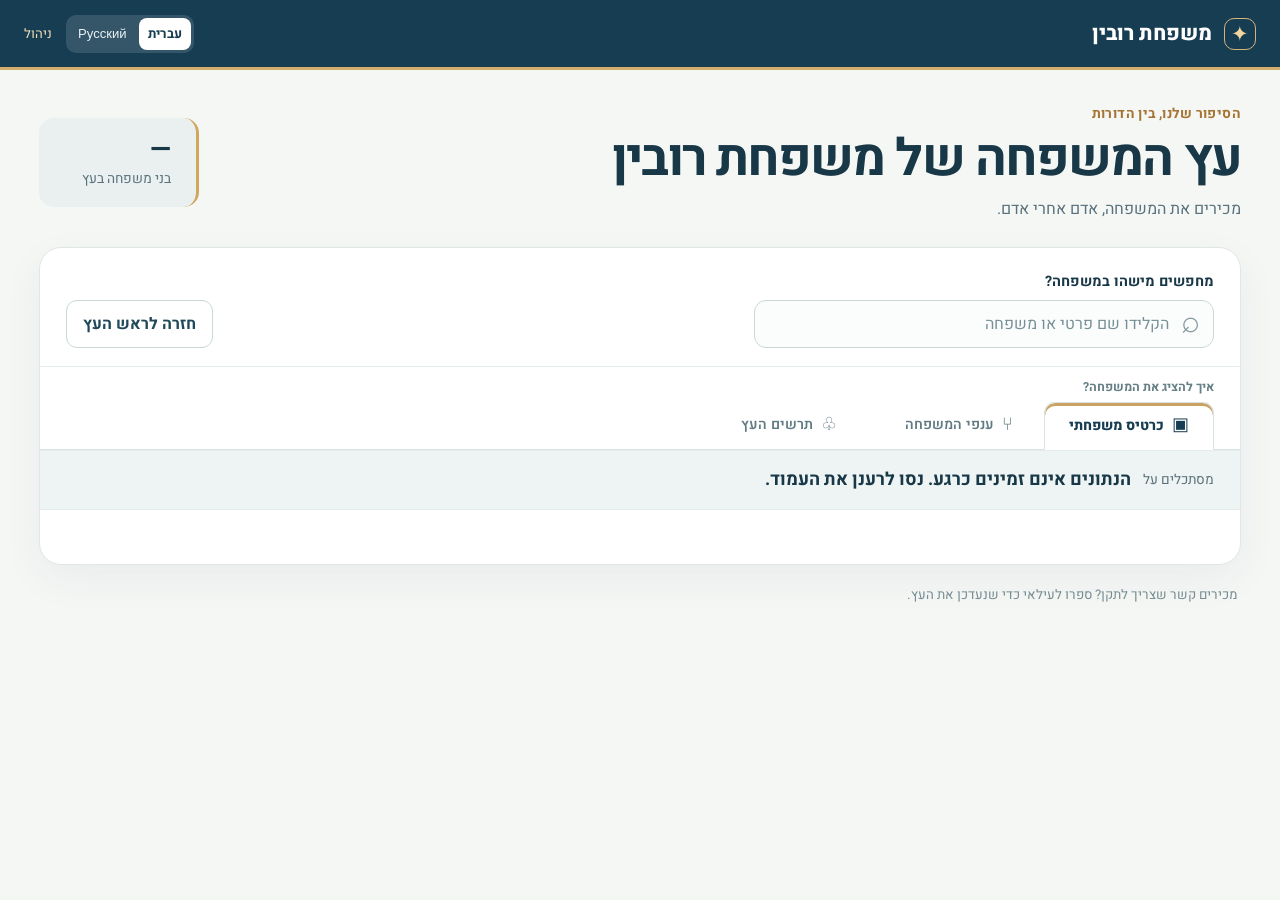
==== commit 2bf00b50: "Improve Rubin tree relationships, dates, admin linking, and navigation" ====
--- a/public/index.html
+++ b/public/index.html
@@ -4,8 +4,8 @@
   <meta charset="utf-8">
   <meta name="viewport" content="width=device-width, initial-scale=1">
   <meta name="theme-color" content="#173d53">
-  <meta name="description" content="עץ משפחת ספובל — מגלים את הקשרים בין הדורות">
-  <title>עץ משפחת ספובל</title>
+  <meta name="description" content="עץ המשפחה של משפחת רובין — מגלים את הקשרים בין הדורות">
+  <title>עץ המשפחה של משפחת רובין</title>
   <link rel="icon" href="data:image/svg+xml,%3Csvg xmlns='http://www.w3.org/2000/svg' viewBox='0 0 64 64'%3E%3Crect width='64' height='64' rx='15' fill='%23173d53'/%3E%3Cpath d='M32 53V28M32 37 18 23M32 35l13-15' stroke='%23d6b477' stroke-width='5' stroke-linecap='round'/%3E%3Ccircle cx='18' cy='20' r='8' fill='%23f4e6c9'/%3E%3Ccircle cx='45' cy='17' r='8' fill='%23f4e6c9'/%3E%3Ccircle cx='32' cy='23' r='8' fill='%23f4e6c9'/%3E%3C/svg%3E">
   <link rel="stylesheet" href="./style.css">
   <script defer src="./config.js"></script>
@@ -15,14 +15,14 @@
 </head>
 <body>
   <header class="topbar">
-    <div class="brand"><span class="brand-mark" aria-hidden="true">✦</span><span data-i18n="brand">משפחת ספובל</span></div>
+    <div class="brand"><span class="brand-mark" aria-hidden="true">✦</span><span data-i18n="brand">משפחת רובין</span></div>
     <div class="header-actions"><div class="language-switch" role="group" aria-label="שפה / Язык"><button type="button" data-language="he" aria-pressed="true">עברית</button><button type="button" data-language="ru" aria-pressed="false">Русский</button></div><a class="admin-link" href="./admin.html" data-i18n="admin">ניהול</a></div>
   </header>
   <main>
     <section class="intro">
       <div>
         <p class="eyebrow" data-i18n="story">הסיפור שלנו, בין הדורות</p>
-        <h1 data-i18n="treeTitle">עץ המשפחה</h1>
+        <h1 data-i18n="treeTitle">עץ המשפחה של משפחת רובין</h1>
         <p class="intro-copy" data-i18n="intro">מכירים את המשפחה, אדם אחרי אדם.</p>
       </div>
       <div class="counter" aria-label="מספר בני המשפחה"><strong id="person-count">—</strong><span data-i18n="count">בני משפחה בעץ</span></div>
@@ -37,12 +37,13 @@
             <div id="search-results" class="results" role="listbox" hidden></div>
           </div>
         </div>
-        <button id="reset" class="reset-button" type="button" data-i18n="reset">חזרה להתחלה</button>
+        <button id="reset" class="reset-button" type="button" data-i18n="reset">חזרה לראש העץ</button>
       </div>
+      <div class="view-mode-heading"><span data-i18n="viewsLabel">איך להציג את המשפחה?</span></div>
       <div class="view-switch" role="tablist" aria-label="בחירת דרך צפייה במשפחה">
-        <button id="tab-card" class="view-tab" role="tab" aria-selected="true" aria-controls="panel-card" type="button" data-view="card" data-i18n="card">כרטיס משפחתי</button>
-        <button id="tab-branches" class="view-tab" role="tab" aria-selected="false" aria-controls="panel-branches" type="button" data-view="branches" data-i18n="branches">ענפי המשפחה</button>
-        <button id="tab-tree" class="view-tab" role="tab" aria-selected="false" aria-controls="panel-tree" type="button" data-view="tree" data-i18n="diagram">תרשים העץ</button>
+        <button id="tab-card" class="view-tab" role="tab" aria-selected="true" aria-controls="panel-card" type="button" data-view="card"><span class="tab-glyph" aria-hidden="true">▣</span><span data-i18n="card">כרטיס משפחתי</span></button>
+        <button id="tab-branches" class="view-tab" role="tab" aria-selected="false" aria-controls="panel-branches" type="button" data-view="branches"><span class="tab-glyph" aria-hidden="true">⑂</span><span data-i18n="branches">ענפי המשפחה</span></button>
+        <button id="tab-tree" class="view-tab" role="tab" aria-selected="false" aria-controls="panel-tree" type="button" data-view="tree"><span class="tab-glyph" aria-hidden="true">♧</span><span data-i18n="diagram">תרשים העץ</span></button>
       </div>
       <div class="focus-bar"><span class="focus-label" data-i18n="viewing">מסתכלים על</span><strong id="focus-name">—</strong><span id="focus-info"></span></div>
       <section id="panel-card" class="view-panel" role="tabpanel" aria-labelledby="tab-card"><div id="card-view" aria-live="polite"></div></section>
--- a/public/style.css
+++ b/public/style.css
@@ -14,3 +14,5 @@
 [dir="ltr"] .relative-card,[dir="ltr"] .branch-trigger,[dir="ltr"] .result{text-align:left}[dir="ltr"] .relative-arrow{left:auto;right:8px}[dir="ltr"] .search-icon{right:auto;left:14px}[dir="ltr"] input[type=search]{padding-left:44px;padding-right:12px}
 @media(max-width:650px){.header-label{display:none}.topbar{padding:0 10px}.header-actions{gap:7px}.language-switch button{font-size:.72rem;padding:6px}.admin-link{font-size:.72rem}.brand{font-size:.94rem;gap:5px}.brand-mark{width:24px;height:24px}.intro{gap:8px}.counter{min-width:82px}.diagram-toolbar{align-items:flex-start;flex-direction:column}.tree-scroll{min-height:340px}.person{max-width:110px;padding:4px 5px}.person strong{font-size:.67rem}.relative-list,.branch-contents{grid-template-columns:repeat(2,minmax(0,1fr))}.relative-card{padding:6px 8px 6px 20px}.relative-card strong{font-size:.72rem}.relative-card .relative-meta{font-size:.6rem}}
 .tree{min-width:max-content;width:max-content}#tree-zoom{display:inline-block;vertical-align:top}.person-hero{display:flow-root}
+.view-mode-heading{padding:11px 26px 6px;color:#678086;font-size:.78rem;font-weight:700;border-top:1px solid #e6eeeb}.view-switch{padding:0 26px;gap:0;border-bottom:1px solid #d8e4e3;overflow:visible}.view-tab{position:relative;flex:0 1 auto;min-width:170px;border:0;border-radius:11px 11px 0 0;background:transparent;color:#607b83;padding:12px 18px 13px;display:flex;justify-content:center;align-items:center;gap:8px;font-weight:600}.view-tab:hover{background:#f4f8f6}.view-tab[aria-selected="true"]{background:#fff;border:1px solid #d8e4e3;border-bottom-color:#fff;color:#173d53;font-weight:800;margin-bottom:-1px;box-shadow:inset 0 3px #caa261}.tab-glyph{font-size:1.13rem;line-height:1}.family-icon{display:inline-flex;align-items:center;justify-content:center;width:20px;height:20px;flex:none;color:#3b7780}.family-icon svg{width:100%;height:100%}.relation-icon{width:26px;height:26px;padding:3px}.memorial-badge{position:absolute;inset-inline-end:5px;top:4px;width:15px;height:15px;color:#94765a}.person{padding-inline-end:20px}.relative-card{padding-inline-end:26px}.person-dates{clear:both;display:flex;flex-wrap:wrap;gap:6px 18px;margin-top:10px;color:#56737b;font-size:.76rem}.person-dates span{display:inline-flex;align-items:center}.memory-label{display:inline-flex;align-items:center;gap:4px}.memory-label .family-icon{width:15px;height:15px;color:#94765a}.status-badge{position:absolute;inset-inline-end:8px;top:8px;width:17px;height:17px;color:#9b7663}.relative-card .status-badge+.memorial-badge{top:28px}.relative-card{position:relative}
+@media(max-width:650px){.view-mode-heading{padding:9px 12px 4px}.view-switch{padding:0 12px}.view-tab{min-width:0;flex:1;padding:10px 4px 12px;gap:3px;flex-direction:column;font-size:.78rem}.tab-glyph{font-size:1rem}.person-dates{font-size:.72rem}}
